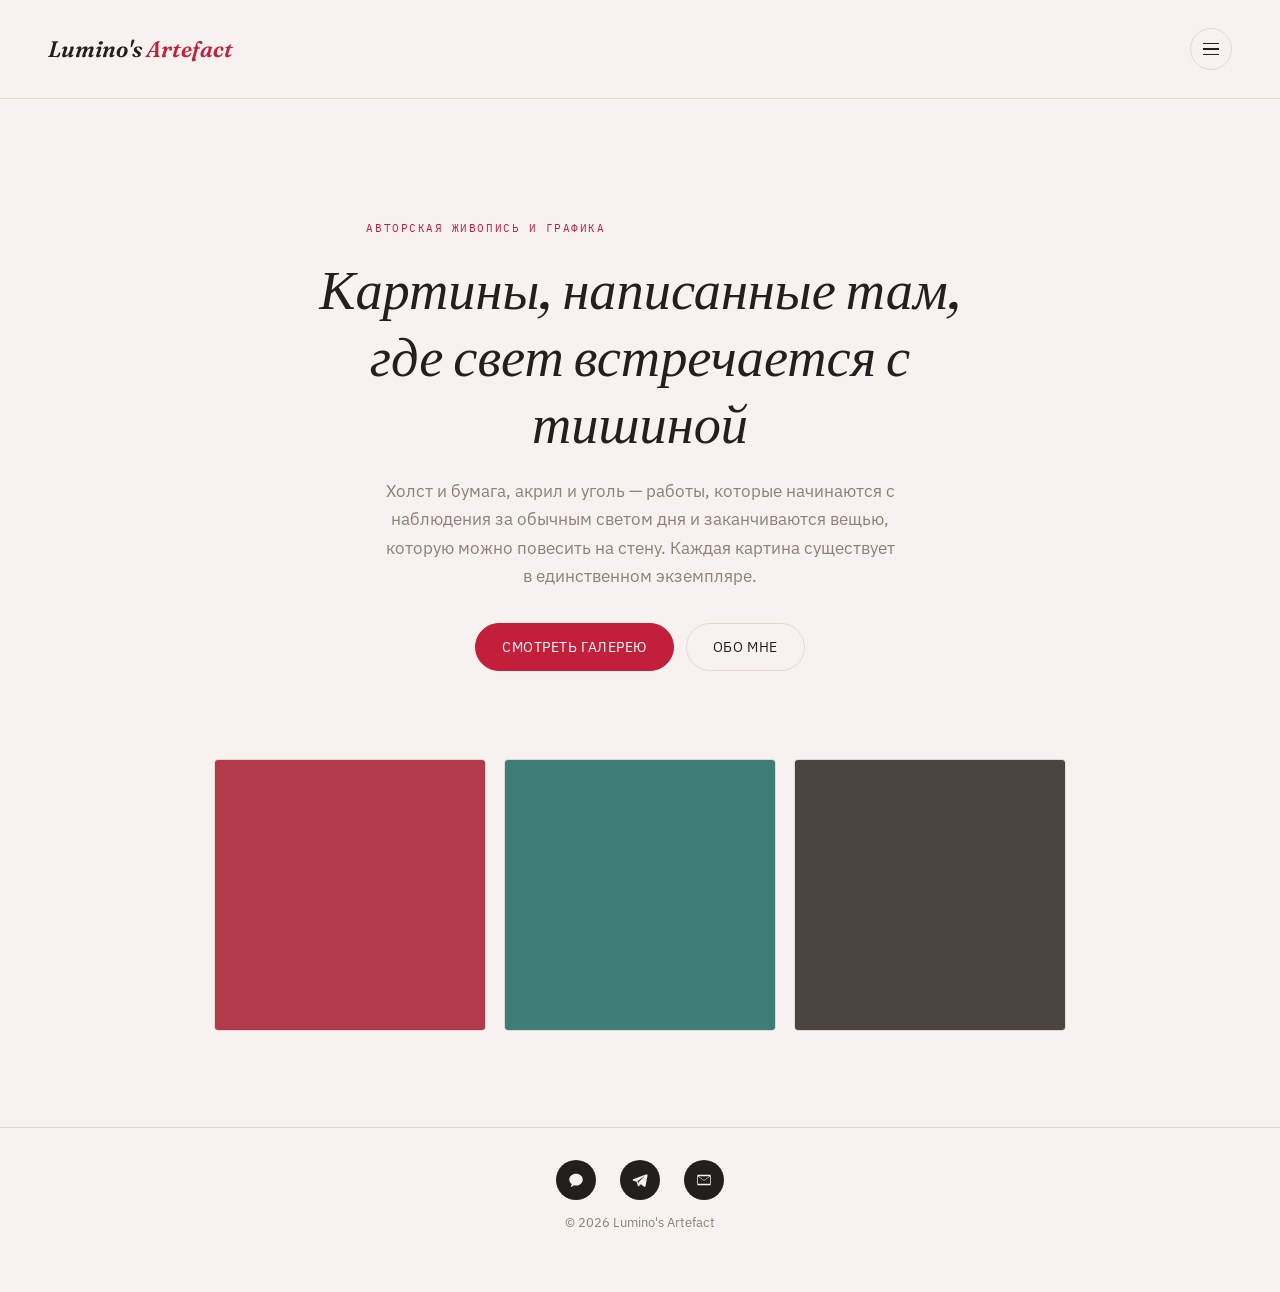
==== index.html @ 3d749a7e "Add site sections and slide-in nav menu, fix mobile gallery to 2 columns Split the single-page catal" ====
<!DOCTYPE html>
<html lang="ru">
<head>
<meta charset="UTF-8">
<meta name="viewport" content="width=device-width, initial-scale=1.0">
<title>Lumino's Artefact — авторская живопись и графика</title>
<link rel="preconnect" href="https://fonts.googleapis.com">
<link href="https://fonts.googleapis.com/css2?family=Fraunces:ital,opsz,wght@0,9..144,500;0,9..144,600;1,9..144,500&family=IBM+Plex+Sans:wght@400;500;600&family=IBM+Plex+Mono:wght@500&display=swap" rel="stylesheet">
<link rel="stylesheet" href="style.css">
</head>
<body>

  <header class="site-header">
    <a class="wordmark" href="index.html">Lumino's <span>Artefact</span></a>
    <button class="menu-toggle" id="menuToggle" aria-label="Открыть меню">
      <span></span><span></span><span></span>
    </button>
  </header>

  <div class="drawer-overlay" id="drawerOverlay"></div>
  <nav class="drawer" id="drawer">
    <button class="drawer-close" id="drawerClose" aria-label="Закрыть меню">&times;</button>
    <ul class="drawer-links">
      <li><a href="index.html" aria-current="page">Главная</a></li>
      <li><a href="about.html">Обо мне</a></li>
      <li><a href="gallery.html">Галерея</a></li>
      <li><a href="delivery.html">Доставка и оплата</a></li>
      <li><a href="contacts.html">Контакты</a></li>
    </ul>
    <div class="drawer-socials">
      <a class="social-icon" href="https://max.ru/u/f9LHodD0cOLGrv2IVl0ph_U3VSbgk9J3b61NacFTRPmokoeO5pcAcMMpPfM" target="_blank" rel="noopener" aria-label="Max">
        <svg viewBox="0 0 24 24"><path d="M12 3.5C6.98 3.5 3 7.06 3 11.3c0 2.36 1.24 4.47 3.2 5.9-.1.98-.4 2.3-.99 3.5a.4.4 0 0 0 .53.53c1.46-.62 2.87-1.5 3.7-2.1.83.2 1.7.3 2.56.3 5.02 0 9-3.56 9-7.8s-3.98-7.8-9-7.8Z"/></svg>
      </a>
      <a class="social-icon" href="https://t.me/Nataly_Xa" target="_blank" rel="noopener" aria-label="Telegram">
        <svg viewBox="0 0 24 24"><path d="M20.7 4.2 2.9 11.1c-.8.3-.8 1.5.1 1.8l4.4 1.4 1.7 5.3c.2.7 1.1.9 1.6.4l2.4-2.3 4.5 3.3c.6.5 1.6.1 1.7-.6l2.8-14.5c.2-.9-.7-1.6-1.4-1.3ZM8.6 13.6l8.6-6.3c.2-.1.4.1.3.3l-6.9 6.7c-.3.3-.4.6-.5 1l-.2 2.1-1.3-3.8Z"/></svg>
      </a>
      <a class="social-icon" href="mailto:luminosartefact@gmail.com" aria-label="Email">
        <svg viewBox="0 0 24 24"><path d="M4 5h16a1 1 0 0 1 1 1v12a1 1 0 0 1-1 1H4a1 1 0 0 1-1-1V6a1 1 0 0 1 1-1Zm0 2.4V17h16V7.4l-7.4 5.3a1 1 0 0 1-1.2 0L4 7.4Zm.6-.4 7.4 5.3 7.4-5.3H4.6Z"/></svg>
      </a>
    </div>
  </nav>

  <main>
    <section class="hero">
      <p class="eyebrow">Авторская живопись и графика</p>
      <h1>Картины, написанные там,<br>где свет встречается с тишиной</h1>
      <p>Холст и бумага, акрил и уголь — работы, которые начинаются с наблюдения за обычным светом дня и заканчиваются вещью, которую можно повесить на стену. Каждая картина существует в единственном экземпляре.</p>
      <div class="hero-actions">
        <a class="primary" href="gallery.html">Смотреть галерею</a>
        <a href="about.html">Обо мне</a>
      </div>
    </section>

    <div class="hero-strip">
      <a href="painting.html?id=poludenniy-sad"><img src="images/p1-1.svg" alt="Полуденный сад"></a>
      <a href="painting.html?id=tihaya-voda"><img src="images/p2-1.svg" alt="Тихая вода"></a>
      <a href="painting.html?id=kontur-goroda"><img src="images/p4-1.svg" alt="Контур города"></a>
    </div>
  </main>

  <footer class="site-footer">
    <div class="footer-socials">
      <a class="social-icon" href="https://max.ru/u/f9LHodD0cOLGrv2IVl0ph_U3VSbgk9J3b61NacFTRPmokoeO5pcAcMMpPfM" target="_blank" rel="noopener" aria-label="Max">
        <svg viewBox="0 0 24 24"><path d="M12 3.5C6.98 3.5 3 7.06 3 11.3c0 2.36 1.24 4.47 3.2 5.9-.1.98-.4 2.3-.99 3.5a.4.4 0 0 0 .53.53c1.46-.62 2.87-1.5 3.7-2.1.83.2 1.7.3 2.56.3 5.02 0 9-3.56 9-7.8s-3.98-7.8-9-7.8Z"/></svg>
      </a>
      <a class="social-icon" href="https://t.me/Nataly_Xa" target="_blank" rel="noopener" aria-label="Telegram">
        <svg viewBox="0 0 24 24"><path d="M20.7 4.2 2.9 11.1c-.8.3-.8 1.5.1 1.8l4.4 1.4 1.7 5.3c.2.7 1.1.9 1.6.4l2.4-2.3 4.5 3.3c.6.5 1.6.1 1.7-.6l2.8-14.5c.2-.9-.7-1.6-1.4-1.3ZM8.6 13.6l8.6-6.3c.2-.1.4.1.3.3l-6.9 6.7c-.3.3-.4.6-.5 1l-.2 2.1-1.3-3.8Z"/></svg>
      </a>
      <a class="social-icon" href="mailto:luminosartefact@gmail.com" aria-label="Email">
        <svg viewBox="0 0 24 24"><path d="M4 5h16a1 1 0 0 1 1 1v12a1 1 0 0 1-1 1H4a1 1 0 0 1-1-1V6a1 1 0 0 1 1-1Zm0 2.4V17h16V7.4l-7.4 5.3a1 1 0 0 1-1.2 0L4 7.4Zm.6-.4 7.4 5.3 7.4-5.3H4.6Z"/></svg>
      </a>
    </div>
    <p class="copyright">&copy; 2026 Lumino's Artefact</p>
  </footer>

  <script src="nav.js"></script>
</body>
</html>
---- style.css ----
:root {
  --bg: #f7f2f0;
  --ink: #231f1e;
  --muted: #8c8079;
  --line: #e4d9d5;
  --card: #ffffff;
  --accent: #c31f3a;
}

* { box-sizing: border-box; }

html, body {
  margin: 0;
  padding: 0;
}

body {
  background: var(--bg);
  color: var(--ink);
  font-family: 'IBM Plex Sans', Arial, sans-serif;
  -webkit-font-smoothing: antialiased;
}

a { color: inherit; }

/* ---------- header ---------- */
.site-header {
  display: flex;
  flex-wrap: wrap;
  gap: 16px 32px;
  align-items: center;
  justify-content: space-between;
  padding: 28px clamp(20px, 4vw, 48px);
  border-bottom: 1px solid var(--line);
}

.wordmark {
  font-family: 'Fraunces', Georgia, serif;
  font-style: italic;
  font-weight: 600;
  font-size: 1.4rem;
  text-decoration: none;
  color: var(--ink);
}

.wordmark span { color: var(--accent); }

.cats {
  display: flex;
  gap: 8px;
  flex-wrap: wrap;
  padding: 0 clamp(20px, 4vw, 48px) 24px;
}

.cat-btn {
  font-family: 'IBM Plex Sans', sans-serif;
  font-size: 12px;
  letter-spacing: .08em;
  text-transform: uppercase;
  background: transparent;
  border: 1px solid var(--line);
  color: var(--muted);
  padding: 8px 16px;
  border-radius: 999px;
  cursor: pointer;
  transition: background .15s ease, color .15s ease, border-color .15s ease;
}

.cat-btn:hover {
  border-color: var(--accent);
  color: var(--ink);
}

.cat-btn.on {
  background: var(--accent);
  border-color: var(--accent);
  color: #fff;
}

/* ---------- gallery grid ---------- */
.gallery {
  display: grid;
  grid-template-columns: repeat(3, 1fr);
  gap: clamp(16px, 2.4vw, 32px);
  max-width: 1240px;
  margin: 0 auto;
  padding: clamp(24px, 4vw, 48px) clamp(20px, 4vw, 48px) 72px;
}

@media (max-width: 900px) {
  .gallery { grid-template-columns: repeat(2, 1fr); }
}

@media (max-width: 560px) {
  .gallery { gap: 10px; padding-left: 14px; padding-right: 14px; }
  .card-body { padding-top: 10px; }
  .card-title { font-size: 1rem; }
}

.card {
  display: flex;
  flex-direction: column;
}

.card-frame {
  position: relative;
  aspect-ratio: 1 / 1;
  overflow: hidden;
  border-radius: 4px;
  border: 1px solid var(--line);
  cursor: pointer;
  background: var(--card);
}

.card-frame img {
  width: 100%;
  height: 100%;
  object-fit: cover;
  display: block;
  transition: opacity .15s ease;
}

.card-frame .quick-hint {
  position: absolute;
  inset: 0;
  display: flex;
  align-items: center;
  justify-content: center;
  background: rgba(35, 31, 30, .38);
  color: #fff;
  font-size: 11.5px;
  letter-spacing: .1em;
  text-transform: uppercase;
  font-family: 'IBM Plex Mono', monospace;
  opacity: 0;
  transition: opacity .18s ease;
}

.card-frame:hover .quick-hint { opacity: 1; }

.card-dots {
  position: absolute;
  left: 0;
  right: 0;
  bottom: 10px;
  display: flex;
  justify-content: center;
  gap: 6px;
  z-index: 2;
}

.card-dots button {
  width: 6px;
  height: 6px;
  border-radius: 50%;
  border: none;
  padding: 0;
  background: rgba(255, 255, 255, .55);
  cursor: pointer;
}

.card-dots button.on { background: #fff; }

.card-body {
  padding: 14px 2px 0;
}

.card-cat {
  margin: 0 0 4px;
  font-family: 'IBM Plex Mono', monospace;
  font-size: 10.5px;
  letter-spacing: .1em;
  text-transform: uppercase;
  color: var(--accent);
}

.card-title {
  margin: 0 0 4px;
  font-family: 'Fraunces', Georgia, serif;
  font-weight: 500;
  font-size: 1.15rem;
}

.card-meta {
  margin: 0 0 6px;
  color: var(--muted);
  font-size: .85rem;
}

.card-footer-row {
  display: flex;
  align-items: baseline;
  justify-content: space-between;
}

.card-price {
  margin: 0;
  font-weight: 600;
}

.card-link {
  font-size: .8rem;
  text-decoration: none;
  color: var(--muted);
  border-bottom: 1px solid transparent;
}

.card-link:hover {
  color: var(--accent);
  border-bottom-color: var(--accent);
}

.loading {
  grid-column: 1 / -1;
  color: var(--muted);
  font-size: .9rem;
  padding: 40px 0;
  text-align: center;
}

/* ---------- footer ---------- */
.site-footer {
  text-align: center;
  padding: 32px 20px 48px;
  border-top: 1px solid var(--line);
  color: var(--muted);
}

.site-footer a {
  color: var(--accent);
  text-decoration: none;
  margin: 0 6px;
}

.site-footer a:hover { text-decoration: underline; }

.copyright {
  margin-top: 12px;
  font-size: .8rem;
}

/* ---------- hamburger + slide-in menu ---------- */
.menu-toggle {
  width: 42px;
  height: 42px;
  flex-shrink: 0;
  border: 1px solid var(--line);
  border-radius: 50%;
  background: transparent;
  display: flex;
  flex-direction: column;
  align-items: center;
  justify-content: center;
  gap: 4px;
  cursor: pointer;
  transition: border-color .15s ease;
}

.menu-toggle:hover { border-color: var(--accent); }

.menu-toggle span {
  display: block;
  width: 16px;
  height: 1.5px;
  background: var(--ink);
}

.drawer-overlay {
  position: fixed;
  inset: 0;
  background: rgba(35, 31, 30, .45);
  opacity: 0;
  pointer-events: none;
  transition: opacity .2s ease;
  z-index: 150;
}

.drawer-overlay.open { opacity: 1; pointer-events: auto; }

.drawer {
  position: fixed;
  top: 0;
  right: 0;
  height: 100vh;
  width: min(300px, 85vw);
  background: var(--bg);
  border-left: 1px solid var(--line);
  padding: 24px 28px 32px;
  display: flex;
  flex-direction: column;
  transform: translateX(100%);
  transition: transform .28s ease;
  z-index: 200;
}

.drawer.open { transform: translateX(0); }

.drawer-close {
  align-self: flex-end;
  background: none;
  border: none;
  font-size: 1.8rem;
  line-height: 1;
  color: var(--ink);
  cursor: pointer;
  margin-bottom: 20px;
  padding: 4px;
}

.drawer-links {
  list-style: none;
  margin: 0;
  padding: 0;
  display: flex;
  flex-direction: column;
  gap: 22px;
}

.drawer-links a {
  font-family: 'Fraunces', Georgia, serif;
  font-style: italic;
  font-weight: 500;
  font-size: 1.3rem;
  text-decoration: none;
  color: var(--ink);
  transition: color .15s ease;
}

.drawer-links a:hover,
.drawer-links a[aria-current="page"] { color: var(--accent); }

.drawer-socials {
  display: flex;
  gap: 12px;
  margin-top: auto;
  padding-top: 24px;
  border-top: 1px solid var(--line);
}

/* ---------- circular black/white social icons ---------- */
.social-icon {
  width: 40px;
  height: 40px;
  border-radius: 50%;
  background: var(--ink);
  display: flex;
  align-items: center;
  justify-content: center;
  flex-shrink: 0;
  transition: background .15s ease;
}

.social-icon svg {
  width: 18px;
  height: 18px;
  fill: var(--bg);
}

.social-icon:hover { background: var(--accent); }

.footer-socials {
  display: flex;
  justify-content: center;
  gap: 12px;
  margin-bottom: 14px;
}

/* ---------- homepage hero ---------- */
.hero {
  max-width: 720px;
  margin: 0 auto;
  padding: clamp(56px, 11vw, 120px) 24px clamp(48px, 8vw, 88px);
  text-align: center;
}

.hero .eyebrow {
  font-family: 'IBM Plex Mono', monospace;
  font-size: 11px;
  letter-spacing: .14em;
  text-transform: uppercase;
  color: var(--accent);
  margin: 0 0 18px;
}

.hero h1 {
  font-family: 'Fraunces', Georgia, serif;
  font-style: italic;
  font-weight: 500;
  font-size: clamp(2.2rem, 6vw, 3.4rem);
  margin: 0 0 20px;
  text-wrap: balance;
}

.hero p {
  color: var(--muted);
  font-size: 1.05rem;
  line-height: 1.7;
  max-width: 52ch;
  margin: 0 auto 32px;
}

.hero-actions {
  display: flex;
  justify-content: center;
  gap: 12px;
  flex-wrap: wrap;
}

.hero-actions a {
  text-decoration: none;
  font-size: .85rem;
  letter-spacing: .04em;
  text-transform: uppercase;
  padding: 14px 26px;
  border-radius: 999px;
  border: 1px solid var(--line);
  color: var(--ink);
  transition: border-color .15s ease;
}

.hero-actions a.primary {
  background: var(--accent);
  border-color: var(--accent);
  color: #fff;
}

.hero-actions a:hover { border-color: var(--accent); }

.hero-strip {
  display: grid;
  grid-template-columns: repeat(3, 1fr);
  gap: clamp(10px, 2vw, 18px);
  max-width: 900px;
  margin: 0 auto;
  padding: 0 24px clamp(56px, 9vw, 96px);
}

.hero-strip a {
  display: block;
  aspect-ratio: 1 / 1;
  border-radius: 4px;
  overflow: hidden;
  border: 1px solid var(--line);
}

.hero-strip img {
  width: 100%;
  height: 100%;
  object-fit: cover;
  display: block;
  transition: transform .3s ease;
}

.hero-strip a:hover img { transform: scale(1.05); }

@media (max-width: 560px) {
  .hero-strip { grid-template-columns: repeat(3, 1fr); gap: 8px; padding-left: 14px; padding-right: 14px; }
}

/* ---------- simple content pages (about / delivery / contacts) ---------- */
.page-content {
  max-width: 680px;
  margin: 0 auto;
  padding: clamp(32px, 6vw, 56px) 24px 88px;
}

.page-content .cat {
  margin: 0 0 12px;
  font-family: 'IBM Plex Mono', monospace;
  font-size: 11px;
  letter-spacing: .1em;
  text-transform: uppercase;
  color: var(--accent);
}

.page-content h1 {
  font-family: 'Fraunces', Georgia, serif;
  font-style: italic;
  font-weight: 500;
  font-size: clamp(1.9rem, 4.5vw, 2.5rem);
  margin: 0 0 24px;
}

.page-content h2 {
  font-family: 'Fraunces', Georgia, serif;
  font-weight: 500;
  font-size: 1.15rem;
  margin: 36px 0 12px;
}

.page-content p {
  line-height: 1.75;
  color: var(--ink);
  font-size: .98rem;
  margin: 0 0 16px;
}

.page-content ul {
  margin: 0 0 16px;
  padding-left: 20px;
}

.page-content li {
  line-height: 1.75;
  font-size: .98rem;
  margin-bottom: 6px;
}

.contacts-list {
  display: flex;
  flex-direction: column;
  gap: 18px;
  margin: 28px 0 0;
  padding: 0;
  list-style: none;
}

.contacts-list a {
  display: flex;
  align-items: center;
  gap: 14px;
  text-decoration: none;
  color: var(--ink);
  font-size: 1.02rem;
}

.contacts-list a:hover { color: var(--accent); }

.contacts-list .social-icon { width: 44px; height: 44px; }
.contacts-list .social-icon svg { width: 20px; height: 20px; }

/* ---------- quick-view modal ---------- */
.modal {
  position: fixed;
  inset: 0;
  background: rgba(35, 31, 30, .78);
  display: flex;
  align-items: center;
  justify-content: center;
  padding: 24px;
  z-index: 100;
}

.modal.hidden { display: none; }

.modal-panel {
  background: var(--bg);
  max-width: 960px;
  width: 100%;
  max-height: 90vh;
  overflow-y: auto;
  border-radius: 6px;
  display: grid;
  grid-template-columns: 1.2fr 1fr;
  position: relative;
}

@media (max-width: 720px) {
  .modal-panel { grid-template-columns: 1fr; }
}

.modal-close {
  position: absolute;
  top: 12px;
  right: 14px;
  background: none;
  border: none;
  font-size: 1.8rem;
  line-height: 1;
  color: var(--ink);
  cursor: pointer;
  z-index: 3;
}

.modal-media {
  position: relative;
  aspect-ratio: 1 / 1;
  background: var(--card);
}

.modal-media img {
  width: 100%;
  height: 100%;
  object-fit: cover;
  display: block;
}

.carousel-arrow {
  position: absolute;
  top: 50%;
  transform: translateY(-50%);
  background: rgba(255, 255, 255, .85);
  border: none;
  width: 34px;
  height: 34px;
  border-radius: 50%;
  font-size: 1.2rem;
  cursor: pointer;
  color: var(--ink);
}

.carousel-arrow.left { left: 12px; }
.carousel-arrow.right { right: 12px; }

.modal-media .dots {
  position: absolute;
  left: 0;
  right: 0;
  bottom: 12px;
  display: flex;
  justify-content: center;
  gap: 6px;
}

.modal-media .dots button {
  width: 6px;
  height: 6px;
  border-radius: 50%;
  border: none;
  padding: 0;
  background: rgba(255, 255, 255, .55);
  cursor: pointer;
}

.modal-media .dots button.on { background: #fff; }

.modal-info {
  padding: 32px 28px;
}

.modal-cat {
  margin: 0 0 8px;
  font-family: 'IBM Plex Mono', monospace;
  font-size: 10.5px;
  letter-spacing: .1em;
  text-transform: uppercase;
  color: var(--accent);
}

.modal-info h2 {
  margin: 0 0 6px;
  font-family: 'Fraunces', Georgia, serif;
  font-weight: 500;
  font-size: 1.5rem;
}

.modal-meta {
  margin: 0 0 10px;
  color: var(--muted);
  font-size: .9rem;
}

.modal-price {
  margin: 0 0 16px;
  font-weight: 600;
  font-size: 1.1rem;
}

.modal-desc {
  margin: 0 0 20px;
  line-height: 1.6;
  color: var(--ink);
  font-size: .95rem;
}

.modal-link {
  display: inline-block;
  font-size: .85rem;
  text-decoration: none;
  color: var(--accent);
  border-bottom: 1px solid var(--accent);
}
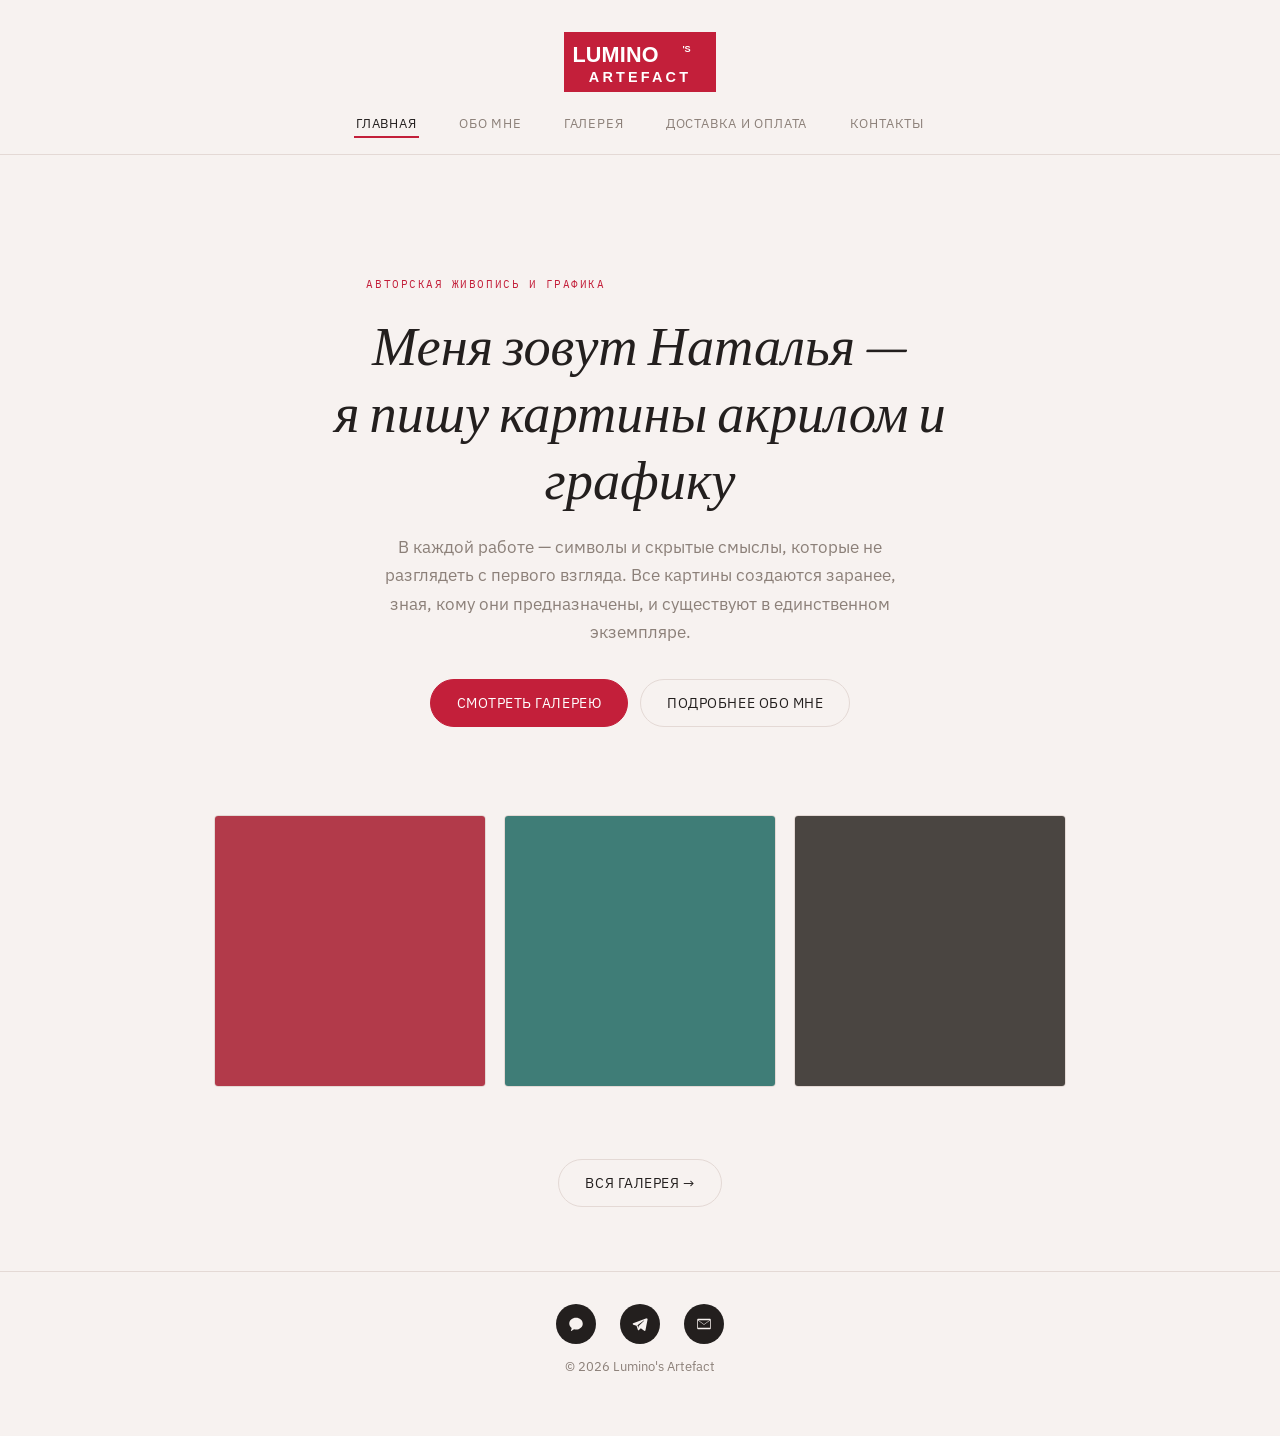
==== commit 533817cb: "Restructure header/nav and rewrite delivery & contacts content Replace the hamburger drawer with a c" ====
--- a/index.html
+++ b/index.html
@@ -11,43 +11,27 @@
 <body>
 
   <header class="site-header">
-    <a class="wordmark" href="index.html">Lumino's <span>Artefact</span></a>
-    <button class="menu-toggle" id="menuToggle" aria-label="Открыть меню">
-      <span></span><span></span><span></span>
-    </button>
+    <a class="logo" href="index.html"><img src="images/logo.svg" alt="Lumino's Artefact" width="170" height="67"></a>
   </header>
 
-  <div class="drawer-overlay" id="drawerOverlay"></div>
-  <nav class="drawer" id="drawer">
-    <button class="drawer-close" id="drawerClose" aria-label="Закрыть меню">&times;</button>
-    <ul class="drawer-links">
+  <nav class="main-nav" aria-label="Основное меню">
+    <ul class="main-nav-links">
       <li><a href="index.html" aria-current="page">Главная</a></li>
       <li><a href="about.html">Обо мне</a></li>
       <li><a href="gallery.html">Галерея</a></li>
       <li><a href="delivery.html">Доставка и оплата</a></li>
       <li><a href="contacts.html">Контакты</a></li>
     </ul>
-    <div class="drawer-socials">
-      <a class="social-icon" href="https://max.ru/u/f9LHodD0cOLGrv2IVl0ph_U3VSbgk9J3b61NacFTRPmokoeO5pcAcMMpPfM" target="_blank" rel="noopener" aria-label="Max">
-        <svg viewBox="0 0 24 24"><path d="M12 3.5C6.98 3.5 3 7.06 3 11.3c0 2.36 1.24 4.47 3.2 5.9-.1.98-.4 2.3-.99 3.5a.4.4 0 0 0 .53.53c1.46-.62 2.87-1.5 3.7-2.1.83.2 1.7.3 2.56.3 5.02 0 9-3.56 9-7.8s-3.98-7.8-9-7.8Z"/></svg>
-      </a>
-      <a class="social-icon" href="https://t.me/Nataly_Xa" target="_blank" rel="noopener" aria-label="Telegram">
-        <svg viewBox="0 0 24 24"><path d="M20.7 4.2 2.9 11.1c-.8.3-.8 1.5.1 1.8l4.4 1.4 1.7 5.3c.2.7 1.1.9 1.6.4l2.4-2.3 4.5 3.3c.6.5 1.6.1 1.7-.6l2.8-14.5c.2-.9-.7-1.6-1.4-1.3ZM8.6 13.6l8.6-6.3c.2-.1.4.1.3.3l-6.9 6.7c-.3.3-.4.6-.5 1l-.2 2.1-1.3-3.8Z"/></svg>
-      </a>
-      <a class="social-icon" href="mailto:luminosartefact@gmail.com" aria-label="Email">
-        <svg viewBox="0 0 24 24"><path d="M4 5h16a1 1 0 0 1 1 1v12a1 1 0 0 1-1 1H4a1 1 0 0 1-1-1V6a1 1 0 0 1 1-1Zm0 2.4V17h16V7.4l-7.4 5.3a1 1 0 0 1-1.2 0L4 7.4Zm.6-.4 7.4 5.3 7.4-5.3H4.6Z"/></svg>
-      </a>
-    </div>
   </nav>
 
   <main>
     <section class="hero">
       <p class="eyebrow">Авторская живопись и графика</p>
-      <h1>Картины, написанные там,<br>где свет встречается с тишиной</h1>
-      <p>Холст и бумага, акрил и уголь — работы, которые начинаются с наблюдения за обычным светом дня и заканчиваются вещью, которую можно повесить на стену. Каждая картина существует в единственном экземпляре.</p>
+      <h1>Меня зовут Наталья —<br>я пишу картины акрилом и графику</h1>
+      <p>В каждой работе — символы и скрытые смыслы, которые не разглядеть с первого взгляда. Все картины создаются заранее, зная, кому они предназначены, и существуют в единственном экземпляре.</p>
       <div class="hero-actions">
         <a class="primary" href="gallery.html">Смотреть галерею</a>
-        <a href="about.html">Обо мне</a>
+        <a href="about.html">Подробнее обо мне</a>
       </div>
     </section>
 
@@ -55,6 +39,10 @@
       <a href="painting.html?id=poludenniy-sad"><img src="images/p1-1.svg" alt="Полуденный сад"></a>
       <a href="painting.html?id=tihaya-voda"><img src="images/p2-1.svg" alt="Тихая вода"></a>
       <a href="painting.html?id=kontur-goroda"><img src="images/p4-1.svg" alt="Контур города"></a>
+    </div>
+
+    <div class="hero-actions" style="margin-top: -24px; padding-bottom: 64px;">
+      <a href="gallery.html">Вся галерея →</a>
     </div>
   </main>
 
@@ -73,6 +61,5 @@
     <p class="copyright">&copy; 2026 Lumino's Artefact</p>
   </footer>
 
-  <script src="nav.js"></script>
 </body>
 </html>
--- a/style.css
+++ b/style.css
@@ -26,30 +26,69 @@
 /* ---------- header ---------- */
 .site-header {
   display: flex;
+  justify-content: center;
+  align-items: center;
+  padding: clamp(20px, 4vw, 32px) clamp(20px, 4vw, 48px) clamp(14px, 2vw, 20px);
+}
+
+.logo {
+  display: block;
+}
+
+.logo img {
+  display: block;
+  height: clamp(44px, 6vw, 60px);
+  width: auto;
+}
+
+.main-nav {
+  border-bottom: 1px solid var(--line);
+  padding-bottom: clamp(16px, 2.4vw, 22px);
+  position: relative;
+}
+
+.main-nav-links {
+  list-style: none;
+  margin: 0;
+  padding: 0;
+  display: flex;
+  justify-content: center;
+  align-items: center;
+  gap: clamp(16px, 3vw, 40px);
   flex-wrap: wrap;
-  gap: 16px 32px;
-  align-items: center;
-  justify-content: space-between;
-  padding: 28px clamp(20px, 4vw, 48px);
-  border-bottom: 1px solid var(--line);
-}
-
-.wordmark {
-  font-family: 'Fraunces', Georgia, serif;
-  font-style: italic;
-  font-weight: 600;
-  font-size: 1.4rem;
+}
+
+.main-nav-links a {
+  font-family: 'IBM Plex Sans', sans-serif;
+  font-size: .82rem;
+  letter-spacing: .06em;
+  text-transform: uppercase;
   text-decoration: none;
-  color: var(--ink);
-}
-
-.wordmark span { color: var(--accent); }
+  color: var(--muted);
+  padding: 4px 2px;
+  border-bottom: 2px solid transparent;
+  transition: color .15s ease, border-color .15s ease;
+}
+
+.main-nav-links a:hover,
+.main-nav-links a[aria-current="page"] {
+  color: var(--ink);
+  border-bottom-color: var(--accent);
+}
+
+.back-to-gallery {
+  display: block;
+  max-width: 1200px;
+  margin: 0 auto;
+  padding: clamp(18px, 3vw, 26px) clamp(20px, 4vw, 48px) 0;
+}
 
 .cats {
   display: flex;
+  justify-content: center;
   gap: 8px;
   flex-wrap: wrap;
-  padding: 0 clamp(20px, 4vw, 48px) 24px;
+  padding: 20px clamp(20px, 4vw, 48px) 24px;
 }
 
 .cat-btn {
@@ -239,104 +278,6 @@
   font-size: .8rem;
 }
 
-/* ---------- hamburger + slide-in menu ---------- */
-.menu-toggle {
-  width: 42px;
-  height: 42px;
-  flex-shrink: 0;
-  border: 1px solid var(--line);
-  border-radius: 50%;
-  background: transparent;
-  display: flex;
-  flex-direction: column;
-  align-items: center;
-  justify-content: center;
-  gap: 4px;
-  cursor: pointer;
-  transition: border-color .15s ease;
-}
-
-.menu-toggle:hover { border-color: var(--accent); }
-
-.menu-toggle span {
-  display: block;
-  width: 16px;
-  height: 1.5px;
-  background: var(--ink);
-}
-
-.drawer-overlay {
-  position: fixed;
-  inset: 0;
-  background: rgba(35, 31, 30, .45);
-  opacity: 0;
-  pointer-events: none;
-  transition: opacity .2s ease;
-  z-index: 150;
-}
-
-.drawer-overlay.open { opacity: 1; pointer-events: auto; }
-
-.drawer {
-  position: fixed;
-  top: 0;
-  right: 0;
-  height: 100vh;
-  width: min(300px, 85vw);
-  background: var(--bg);
-  border-left: 1px solid var(--line);
-  padding: 24px 28px 32px;
-  display: flex;
-  flex-direction: column;
-  transform: translateX(100%);
-  transition: transform .28s ease;
-  z-index: 200;
-}
-
-.drawer.open { transform: translateX(0); }
-
-.drawer-close {
-  align-self: flex-end;
-  background: none;
-  border: none;
-  font-size: 1.8rem;
-  line-height: 1;
-  color: var(--ink);
-  cursor: pointer;
-  margin-bottom: 20px;
-  padding: 4px;
-}
-
-.drawer-links {
-  list-style: none;
-  margin: 0;
-  padding: 0;
-  display: flex;
-  flex-direction: column;
-  gap: 22px;
-}
-
-.drawer-links a {
-  font-family: 'Fraunces', Georgia, serif;
-  font-style: italic;
-  font-weight: 500;
-  font-size: 1.3rem;
-  text-decoration: none;
-  color: var(--ink);
-  transition: color .15s ease;
-}
-
-.drawer-links a:hover,
-.drawer-links a[aria-current="page"] { color: var(--accent); }
-
-.drawer-socials {
-  display: flex;
-  gap: 12px;
-  margin-top: auto;
-  padding-top: 24px;
-  border-top: 1px solid var(--line);
-}
-
 /* ---------- circular black/white social icons ---------- */
 .social-icon {
   width: 40px;
@@ -473,6 +414,40 @@
   color: var(--accent);
 }
 
+.about-top {
+  display: flex;
+  flex-direction: column;
+  gap: 22px;
+  margin: 0 0 36px;
+}
+
+.about-portrait {
+  width: 300px;
+  height: 300px;
+  max-width: 100%;
+  border-radius: 6px;
+  overflow: hidden;
+  border: 1px solid var(--line);
+}
+
+.about-portrait img {
+  width: 100%;
+  height: 100%;
+  object-fit: cover;
+  display: block;
+}
+
+.about-heading h1 { margin: 0 0 10px; }
+
+.page-content .tagline {
+  font-family: 'IBM Plex Mono', monospace;
+  font-size: 12px;
+  letter-spacing: .1em;
+  text-transform: uppercase;
+  color: var(--muted);
+  margin: 0;
+}
+
 .page-content h1 {
   font-family: 'Fraunces', Georgia, serif;
   font-style: italic;
@@ -529,6 +504,60 @@
 .contacts-list .social-icon { width: 44px; height: 44px; }
 .contacts-list .social-icon svg { width: 20px; height: 20px; }
 
+.contacts-group + .contacts-group {
+  margin-top: 40px;
+}
+
+.contacts-group h2 {
+  margin: 0 0 6px;
+}
+
+.contacts-group .group-hint {
+  margin: 0 0 4px;
+  color: var(--muted);
+  font-size: .88rem;
+}
+
+.delivery-table-wrap {
+  overflow-x: auto;
+  margin: 0 0 20px;
+  border: 1px solid var(--line);
+  border-radius: 6px;
+}
+
+.delivery-table {
+  width: 100%;
+  border-collapse: collapse;
+  font-size: .92rem;
+  min-width: 560px;
+}
+
+.delivery-table th,
+.delivery-table td {
+  text-align: left;
+  padding: 12px 14px;
+  border-bottom: 1px solid var(--line);
+  vertical-align: top;
+}
+
+.delivery-table th {
+  font-family: 'IBM Plex Mono', monospace;
+  font-size: 10.5px;
+  letter-spacing: .08em;
+  text-transform: uppercase;
+  color: var(--muted);
+  background: var(--card);
+}
+
+.delivery-table tr:last-child td {
+  border-bottom: none;
+}
+
+.delivery-table td.rec {
+  color: var(--accent);
+  font-weight: 600;
+}
+
 /* ---------- quick-view modal ---------- */
 .modal {
   position: fixed;
@@ -545,13 +574,13 @@
 
 .modal-panel {
   background: var(--bg);
-  max-width: 960px;
+  max-width: 1080px;
   width: 100%;
   max-height: 90vh;
   overflow-y: auto;
   border-radius: 6px;
   display: grid;
-  grid-template-columns: 1.2fr 1fr;
+  grid-template-columns: 1fr 1.2fr;
   position: relative;
 }
 
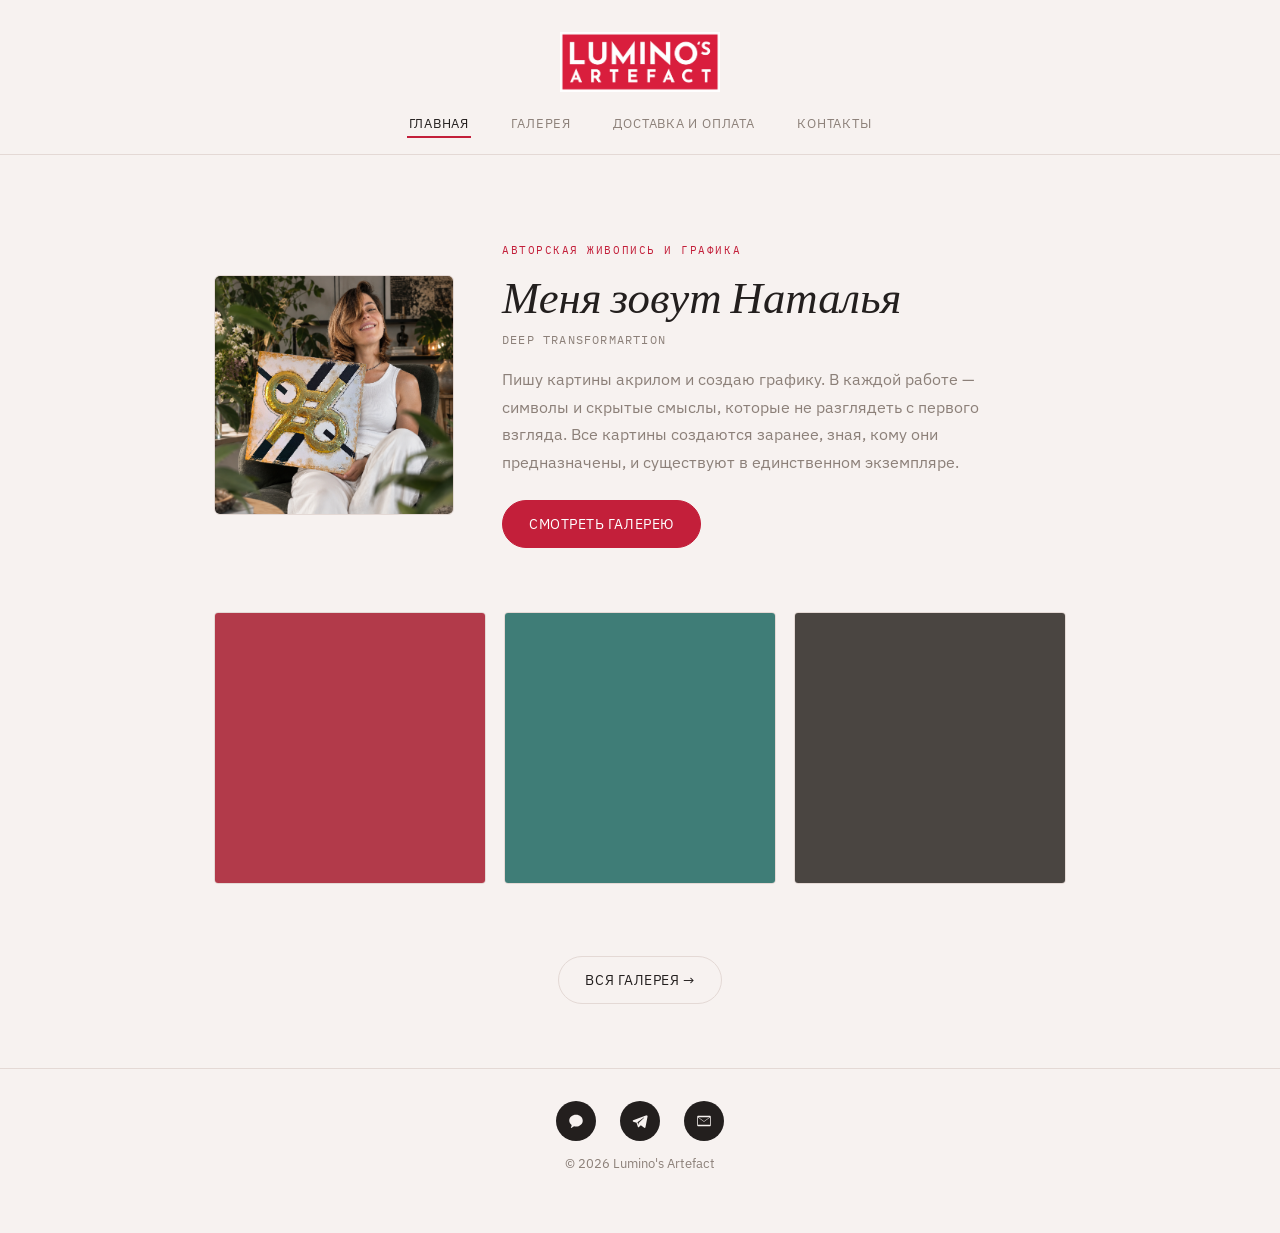
==== commit ca47a573: "Merge home and about pages into a single Главная, use real logo - Combine index.html hero and about." ====
--- a/index.html
+++ b/index.html
@@ -11,13 +11,12 @@
 <body>
 
   <header class="site-header">
-    <a class="logo" href="index.html"><img src="images/logo.svg" alt="Lumino's Artefact" width="170" height="67"></a>
+    <a class="logo" href="index.html"><img src="images/logo.png" alt="Lumino's Artefact" width="170" height="64"></a>
   </header>
 
   <nav class="main-nav" aria-label="Основное меню">
     <ul class="main-nav-links">
       <li><a href="index.html" aria-current="page">Главная</a></li>
-      <li><a href="about.html">Обо мне</a></li>
       <li><a href="gallery.html">Галерея</a></li>
       <li><a href="delivery.html">Доставка и оплата</a></li>
       <li><a href="contacts.html">Контакты</a></li>
@@ -25,13 +24,18 @@
   </nav>
 
   <main>
-    <section class="hero">
-      <p class="eyebrow">Авторская живопись и графика</p>
-      <h1>Меня зовут Наталья —<br>я пишу картины акрилом и графику</h1>
-      <p>В каждой работе — символы и скрытые смыслы, которые не разглядеть с первого взгляда. Все картины создаются заранее, зная, кому они предназначены, и существуют в единственном экземпляре.</p>
-      <div class="hero-actions">
-        <a class="primary" href="gallery.html">Смотреть галерею</a>
-        <a href="about.html">Подробнее обо мне</a>
+    <section class="home-intro">
+      <div class="home-intro-portrait">
+        <img src="images/000-1.png" alt="Наталья">
+      </div>
+      <div class="home-intro-text">
+        <p class="eyebrow">Авторская живопись и графика</p>
+        <h1>Меня зовут Наталья</h1>
+        <p class="tagline">Deep TransformARTion</p>
+        <p>Пишу картины акрилом и создаю графику. В каждой работе — символы и скрытые смыслы, которые не разглядеть с первого взгляда. Все картины создаются заранее, зная, кому они предназначены, и существуют в единственном экземпляре.</p>
+        <div class="hero-actions" style="justify-content: flex-start;">
+          <a class="primary" href="gallery.html">Смотреть галерею</a>
+        </div>
       </div>
     </section>
 
--- a/style.css
+++ b/style.css
@@ -414,38 +414,76 @@
   color: var(--accent);
 }
 
-.about-top {
-  display: flex;
-  flex-direction: column;
-  gap: 22px;
-  margin: 0 0 36px;
-}
-
-.about-portrait {
-  width: 300px;
-  height: 300px;
-  max-width: 100%;
+/* ---------- homepage intro (about-me merged with hero) ---------- */
+.home-intro {
+  display: flex;
+  flex-wrap: wrap;
+  align-items: center;
+  gap: clamp(24px, 4vw, 48px);
+  max-width: 900px;
+  margin: 0 auto;
+  padding: clamp(48px, 8vw, 88px) 24px clamp(40px, 6vw, 64px);
+}
+
+.home-intro-portrait {
+  width: 240px;
+  height: 240px;
+  flex-shrink: 0;
   border-radius: 6px;
   overflow: hidden;
   border: 1px solid var(--line);
 }
 
-.about-portrait img {
+.home-intro-portrait img {
   width: 100%;
   height: 100%;
   object-fit: cover;
   display: block;
 }
 
-.about-heading h1 { margin: 0 0 10px; }
-
-.page-content .tagline {
+.home-intro-text {
+  flex: 1;
+  min-width: 260px;
+}
+
+.home-intro-text .eyebrow {
+  font-family: 'IBM Plex Mono', monospace;
+  font-size: 11px;
+  letter-spacing: .14em;
+  text-transform: uppercase;
+  color: var(--accent);
+  margin: 0 0 12px;
+}
+
+.home-intro-text h1 {
+  font-family: 'Fraunces', Georgia, serif;
+  font-style: italic;
+  font-weight: 500;
+  font-size: clamp(2rem, 5vw, 2.8rem);
+  margin: 0 0 8px;
+}
+
+.home-intro-text .tagline {
   font-family: 'IBM Plex Mono', monospace;
   font-size: 12px;
   letter-spacing: .1em;
   text-transform: uppercase;
   color: var(--muted);
-  margin: 0;
+  margin: 0 0 18px;
+}
+
+.home-intro-text p:not(.eyebrow):not(.tagline) {
+  color: var(--muted);
+  font-size: 1.02rem;
+  line-height: 1.7;
+  max-width: 48ch;
+  margin: 0 0 24px;
+}
+
+@media (max-width: 640px) {
+  .home-intro { flex-direction: column; text-align: center; }
+  .home-intro-text p:not(.eyebrow):not(.tagline) { margin-left: auto; margin-right: auto; }
+  .home-intro-text .hero-actions { justify-content: center !important; }
 }
 
 .page-content h1 {
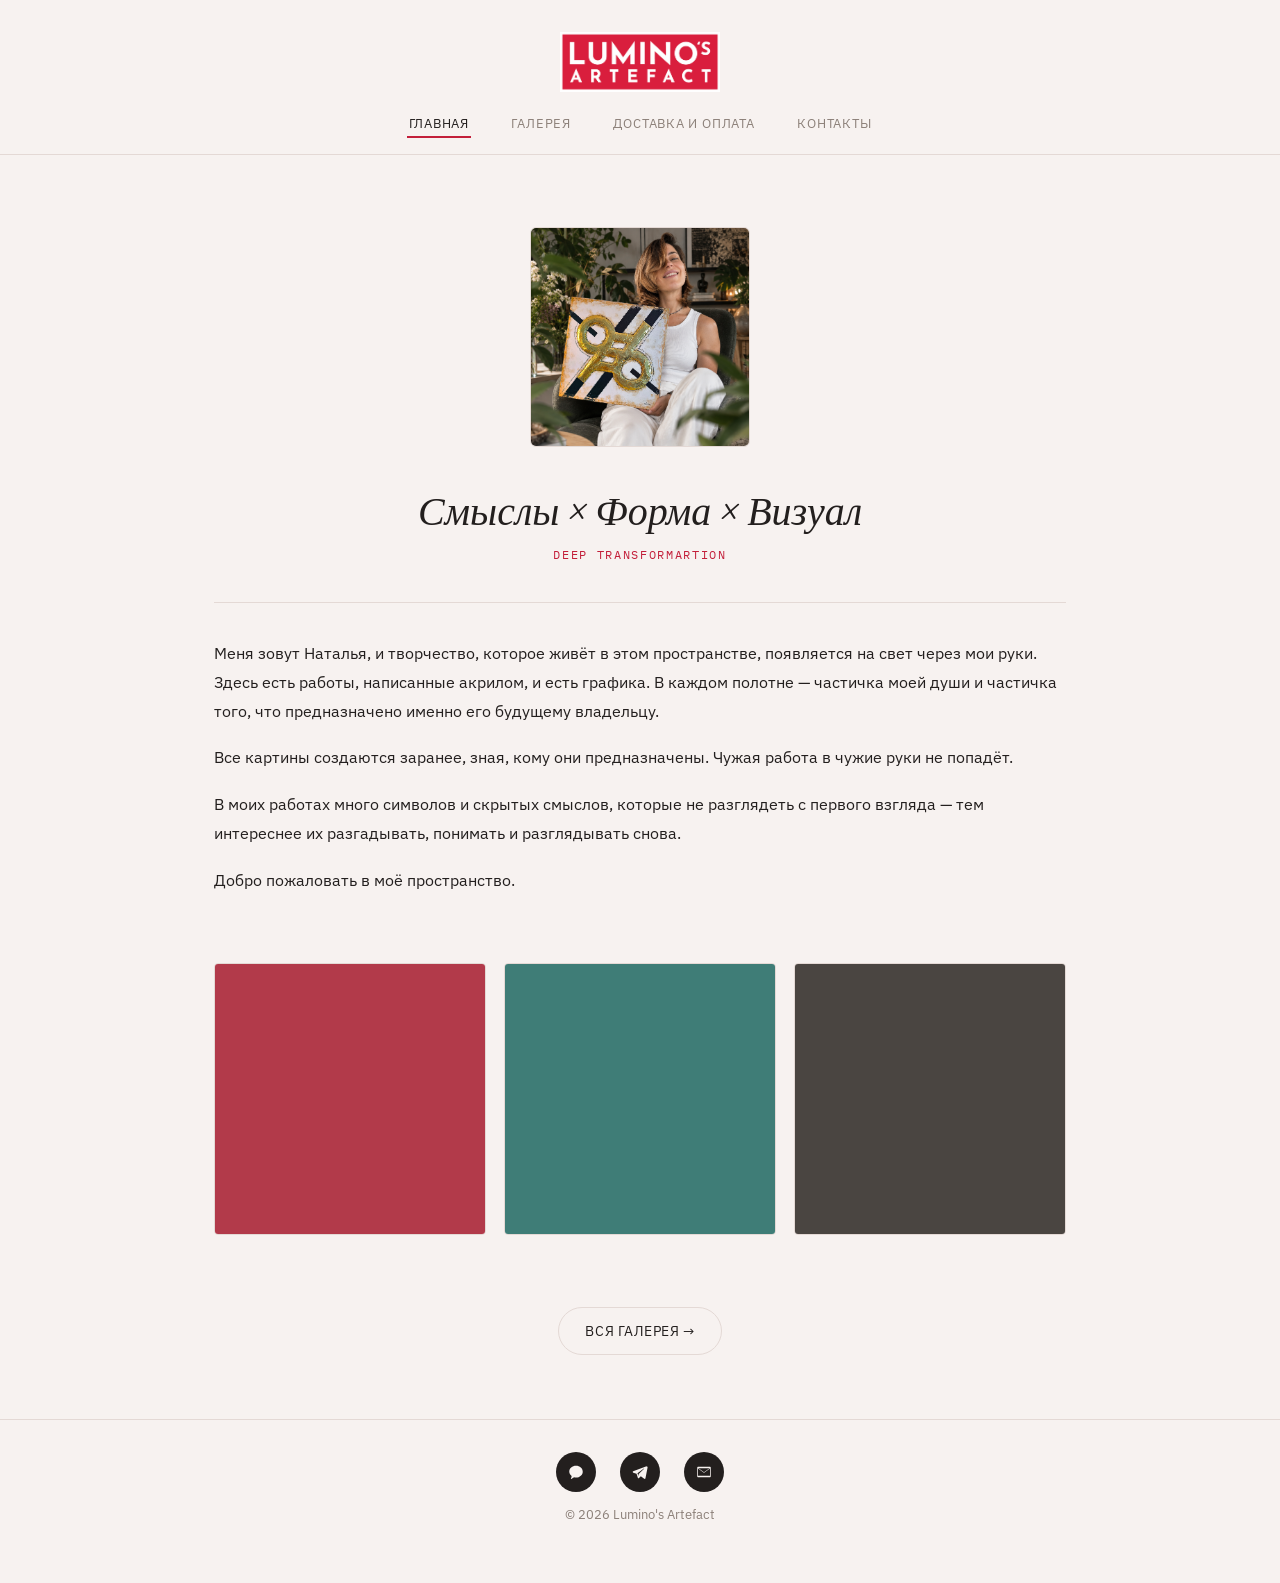
==== commit 5a58b4cb: "Restore the full about-me text on the home page in a centred layout Bring back the complete four-par" ====
--- a/index.html
+++ b/index.html
@@ -28,14 +28,15 @@
       <div class="home-intro-portrait">
         <img src="images/000-1.png" alt="Наталья">
       </div>
+
+      <h1>Смыслы × Форма × Визуал</h1>
+      <p class="tagline">Deep TransformARTion</p>
+
       <div class="home-intro-text">
-        <p class="eyebrow">Авторская живопись и графика</p>
-        <h1>Меня зовут Наталья</h1>
-        <p class="tagline">Deep TransformARTion</p>
-        <p>Пишу картины акрилом и создаю графику. В каждой работе — символы и скрытые смыслы, которые не разглядеть с первого взгляда. Все картины создаются заранее, зная, кому они предназначены, и существуют в единственном экземпляре.</p>
-        <div class="hero-actions" style="justify-content: flex-start;">
-          <a class="primary" href="gallery.html">Смотреть галерею</a>
-        </div>
+        <p>Меня зовут Наталья, и творчество, которое живёт в этом пространстве, появляется на свет через мои руки. Здесь есть работы, написанные акрилом, и есть графика. В каждом полотне — частичка моей души и частичка того, что предназначено именно его будущему владельцу.</p>
+        <p>Все картины создаются заранее, зная, кому они предназначены. Чужая работа в чужие руки не попадёт.</p>
+        <p>В моих работах много символов и скрытых смыслов, которые не разглядеть с первого взгляда — тем интереснее их разгадывать, понимать и разглядывать снова.</p>
+        <p>Добро пожаловать в моё пространство.</p>
       </div>
     </section>
 
--- a/style.css
+++ b/style.css
@@ -395,7 +395,7 @@
 .hero-strip a:hover img { transform: scale(1.05); }
 
 @media (max-width: 560px) {
-  .hero-strip { grid-template-columns: repeat(3, 1fr); gap: 8px; padding-left: 14px; padding-right: 14px; }
+  .hero-strip { grid-template-columns: repeat(3, 1fr); gap: 8px; }
 }
 
 /* ---------- simple content pages (about / delivery / contacts) ---------- */
@@ -416,19 +416,16 @@
 
 /* ---------- homepage intro (about-me merged with hero) ---------- */
 .home-intro {
-  display: flex;
-  flex-wrap: wrap;
-  align-items: center;
-  gap: clamp(24px, 4vw, 48px);
   max-width: 900px;
   margin: 0 auto;
-  padding: clamp(48px, 8vw, 88px) 24px clamp(40px, 6vw, 64px);
+  padding: clamp(40px, 6vw, 72px) 24px clamp(44px, 6vw, 68px);
+  text-align: center;
 }
 
 .home-intro-portrait {
-  width: 240px;
-  height: 240px;
-  flex-shrink: 0;
+  width: clamp(180px, 24vw, 220px);
+  height: clamp(180px, 24vw, 220px);
+  margin: 0 auto clamp(28px, 4vw, 40px);
   border-radius: 6px;
   overflow: hidden;
   border: 1px solid var(--line);
@@ -441,49 +438,42 @@
   display: block;
 }
 
-.home-intro-text {
-  flex: 1;
-  min-width: 260px;
-}
-
-.home-intro-text .eyebrow {
-  font-family: 'IBM Plex Mono', monospace;
-  font-size: 11px;
-  letter-spacing: .14em;
-  text-transform: uppercase;
-  color: var(--accent);
-  margin: 0 0 12px;
-}
-
-.home-intro-text h1 {
+.home-intro h1 {
   font-family: 'Fraunces', Georgia, serif;
   font-style: italic;
   font-weight: 500;
-  font-size: clamp(2rem, 5vw, 2.8rem);
-  margin: 0 0 8px;
-}
-
-.home-intro-text .tagline {
+  font-size: clamp(1.9rem, 4.5vw, 2.5rem);
+  line-height: 1.2;
+  margin: 0 0 12px;
+}
+
+.home-intro .tagline {
   font-family: 'IBM Plex Mono', monospace;
   font-size: 12px;
-  letter-spacing: .1em;
-  text-transform: uppercase;
-  color: var(--muted);
+  letter-spacing: .14em;
+  text-transform: uppercase;
+  color: var(--accent);
+  margin: 0 0 clamp(28px, 4vw, 40px);
+}
+
+.home-intro-text {
+  text-align: left;
+  border-top: 1px solid var(--line);
+  padding-top: clamp(26px, 3.5vw, 36px);
+}
+
+.home-intro-text p {
+  color: var(--ink);
+  font-size: 1rem;
+  line-height: 1.8;
   margin: 0 0 18px;
 }
 
-.home-intro-text p:not(.eyebrow):not(.tagline) {
-  color: var(--muted);
-  font-size: 1.02rem;
-  line-height: 1.7;
-  max-width: 48ch;
-  margin: 0 0 24px;
-}
+.home-intro-text p:last-child { margin-bottom: 0; }
 
 @media (max-width: 640px) {
-  .home-intro { flex-direction: column; text-align: center; }
-  .home-intro-text p:not(.eyebrow):not(.tagline) { margin-left: auto; margin-right: auto; }
-  .home-intro-text .hero-actions { justify-content: center !important; }
+  .home-intro-text { text-align: left; }
+  .home-intro-text p { font-size: .96rem; line-height: 1.75; }
 }
 
 .page-content h1 {
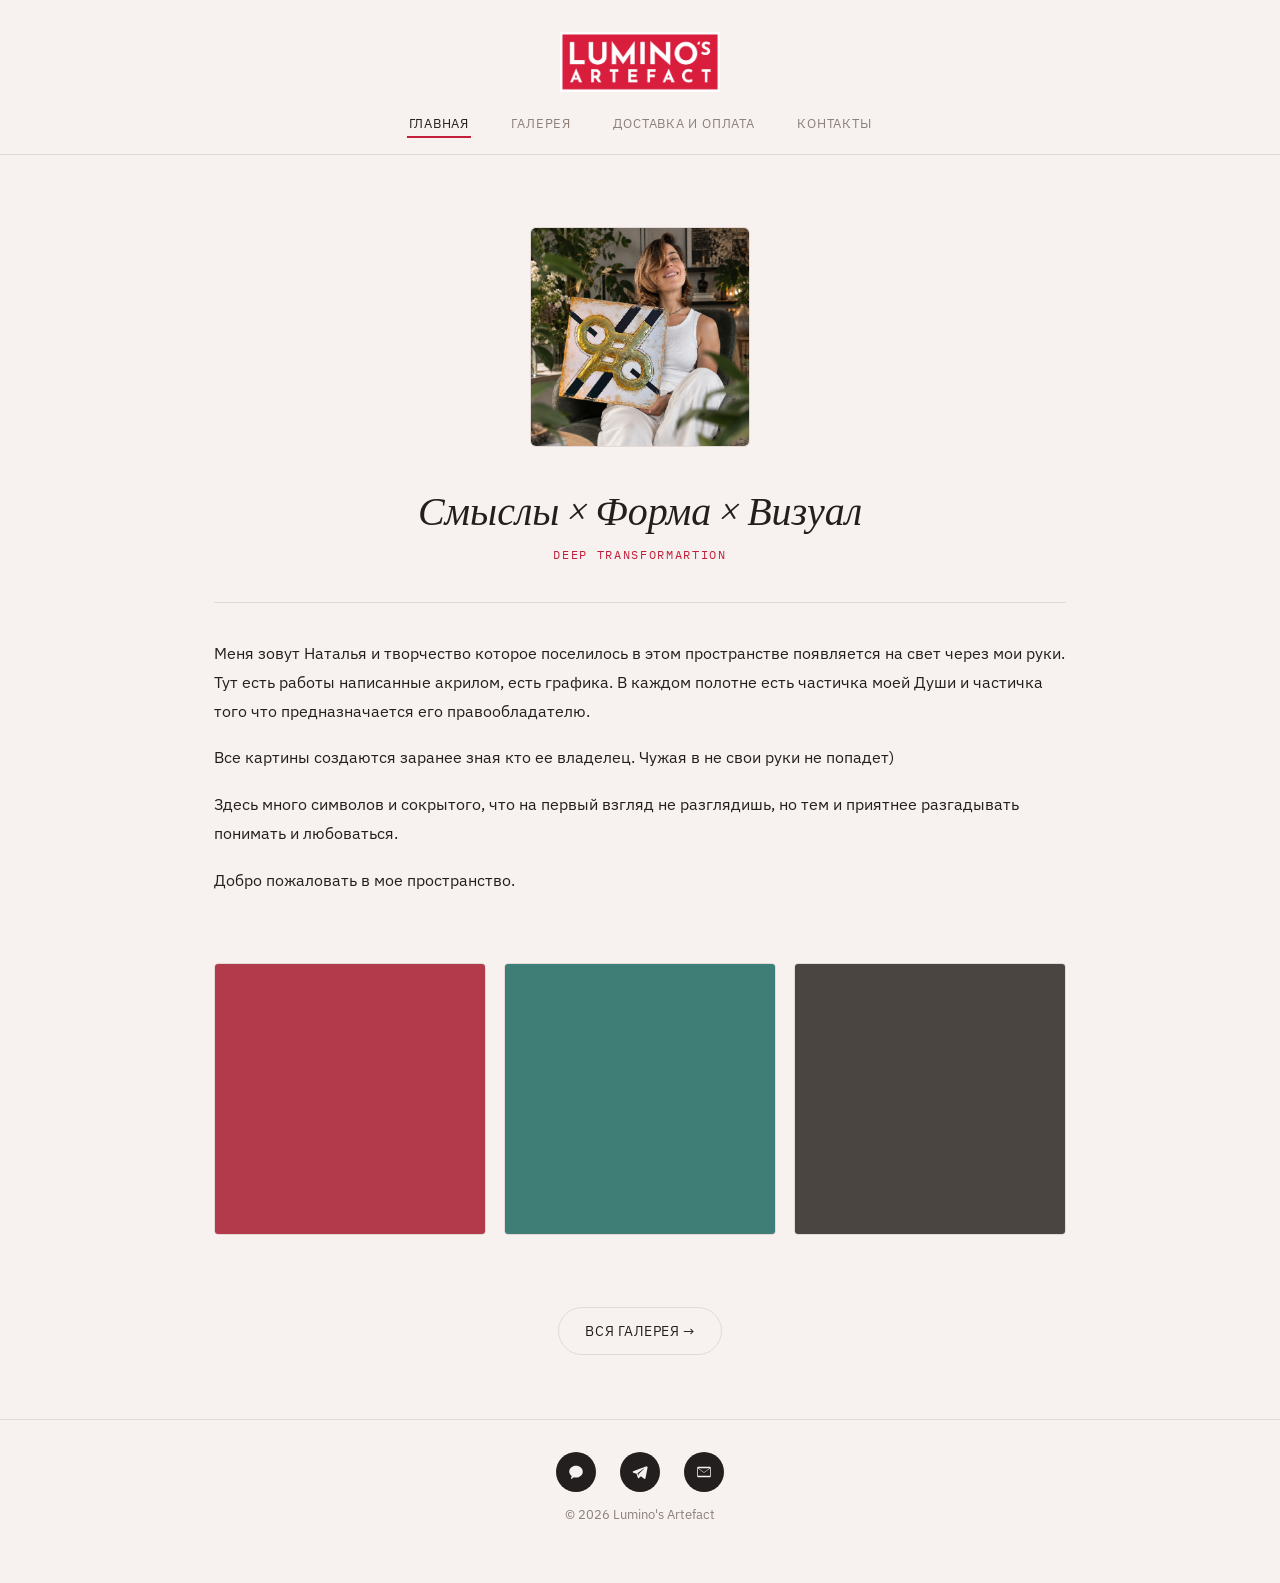
==== commit 6ea46e4f: "Use the author's own wording for the about-me text on the home page Co-Authored-By: Claude Opus 5 <n" ====
--- a/index.html
+++ b/index.html
@@ -33,10 +33,10 @@
       <p class="tagline">Deep TransformARTion</p>
 
       <div class="home-intro-text">
-        <p>Меня зовут Наталья, и творчество, которое живёт в этом пространстве, появляется на свет через мои руки. Здесь есть работы, написанные акрилом, и есть графика. В каждом полотне — частичка моей души и частичка того, что предназначено именно его будущему владельцу.</p>
-        <p>Все картины создаются заранее, зная, кому они предназначены. Чужая работа в чужие руки не попадёт.</p>
-        <p>В моих работах много символов и скрытых смыслов, которые не разглядеть с первого взгляда — тем интереснее их разгадывать, понимать и разглядывать снова.</p>
-        <p>Добро пожаловать в моё пространство.</p>
+        <p>Меня зовут Наталья и творчество которое поселилось в этом пространстве появляется на свет через мои руки. Тут есть работы написанные акрилом, есть графика. В каждом полотне есть частичка моей Души и частичка того что предназначается его правообладателю.</p>
+        <p>Все картины создаются заранее зная кто ее владелец. Чужая в не свои руки не попадет)</p>
+        <p>Здесь много символов и сокрытого, что на первый взгляд не разглядишь, но тем и приятнее разгадывать понимать и любоваться.</p>
+        <p>Добро пожаловать в мое пространство.</p>
       </div>
     </section>
 
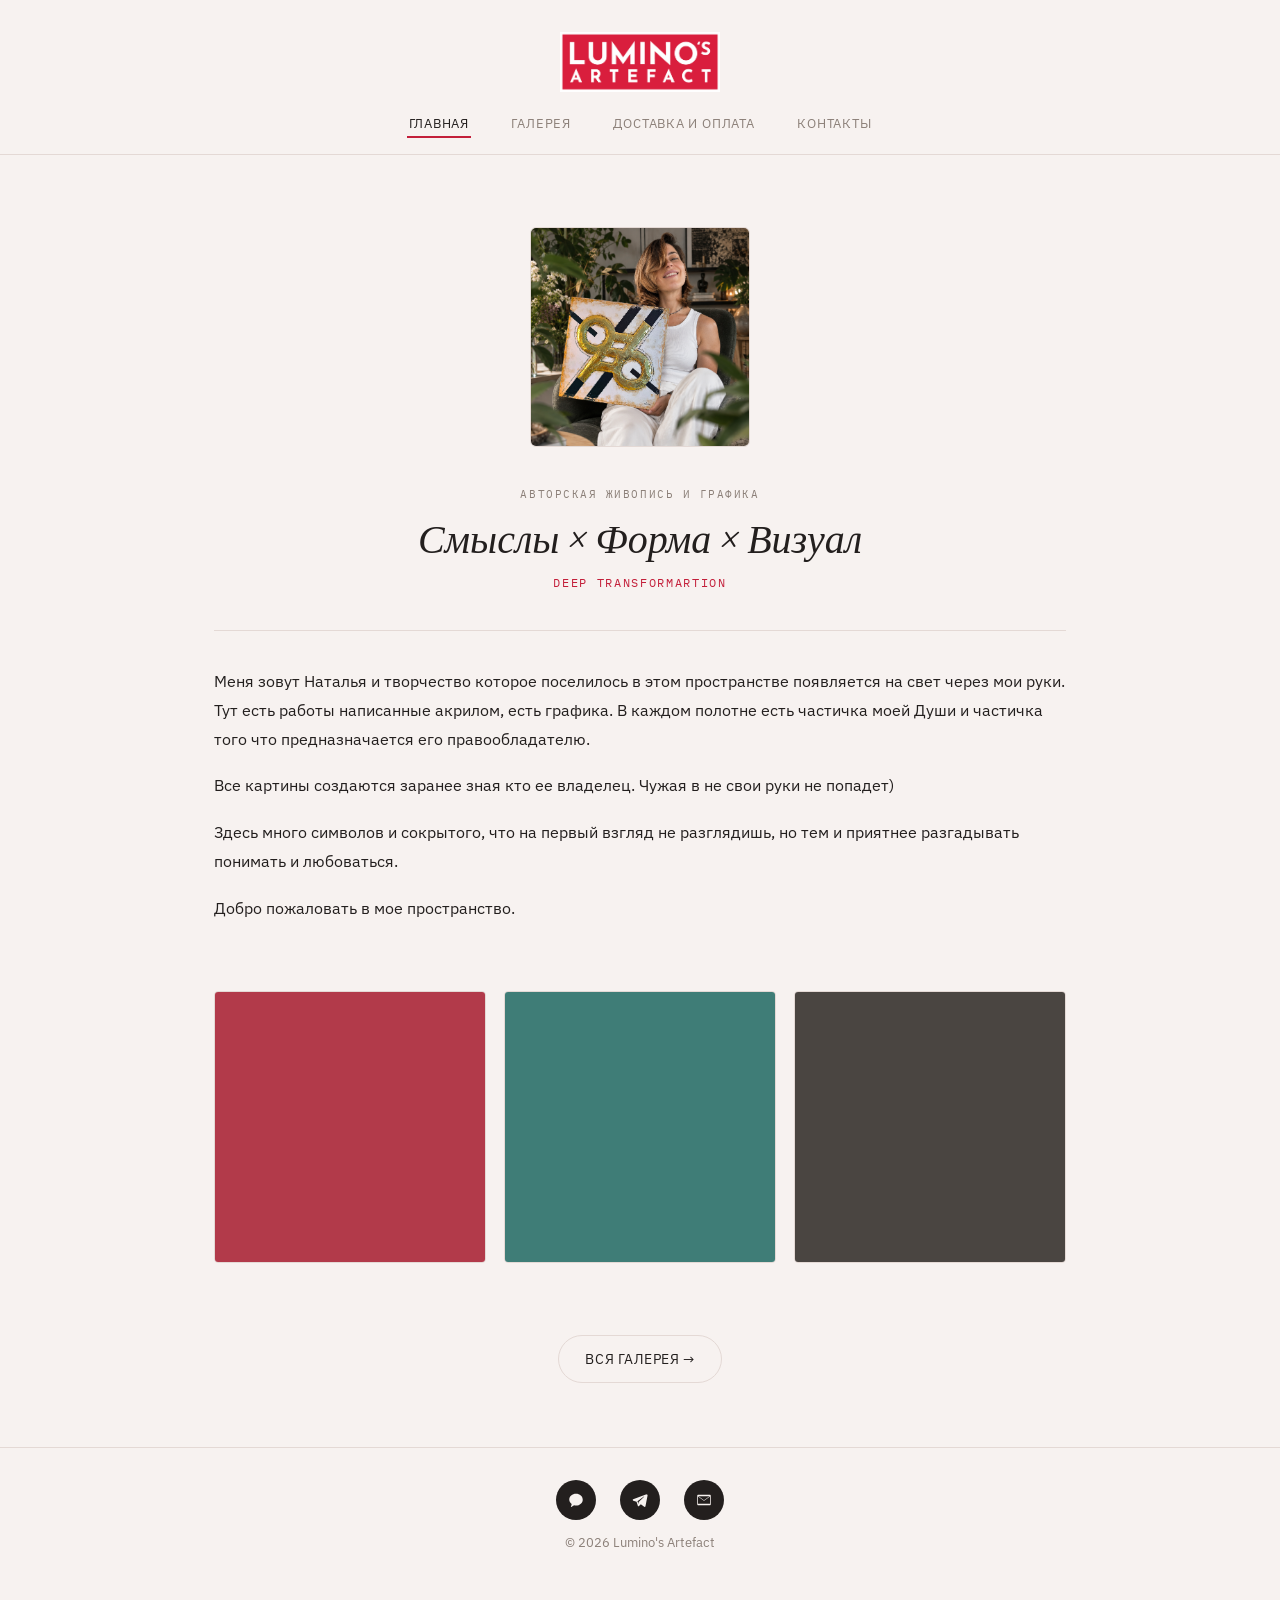
==== commit c565220b: "Add the "Авторская живопись и графика" eyebrow above the home heading Co-Authored-By: Claude Opus 5 " ====
--- a/index.html
+++ b/index.html
@@ -29,6 +29,7 @@
         <img src="images/000-1.png" alt="Наталья">
       </div>
 
+      <p class="eyebrow">Авторская живопись и графика</p>
       <h1>Смыслы × Форма × Визуал</h1>
       <p class="tagline">Deep TransformARTion</p>
 
--- a/style.css
+++ b/style.css
@@ -436,6 +436,15 @@
   height: 100%;
   object-fit: cover;
   display: block;
+}
+
+.home-intro .eyebrow {
+  font-family: 'IBM Plex Mono', monospace;
+  font-size: 11px;
+  letter-spacing: .14em;
+  text-transform: uppercase;
+  color: var(--muted);
+  margin: 0 0 14px;
 }
 
 .home-intro h1 {
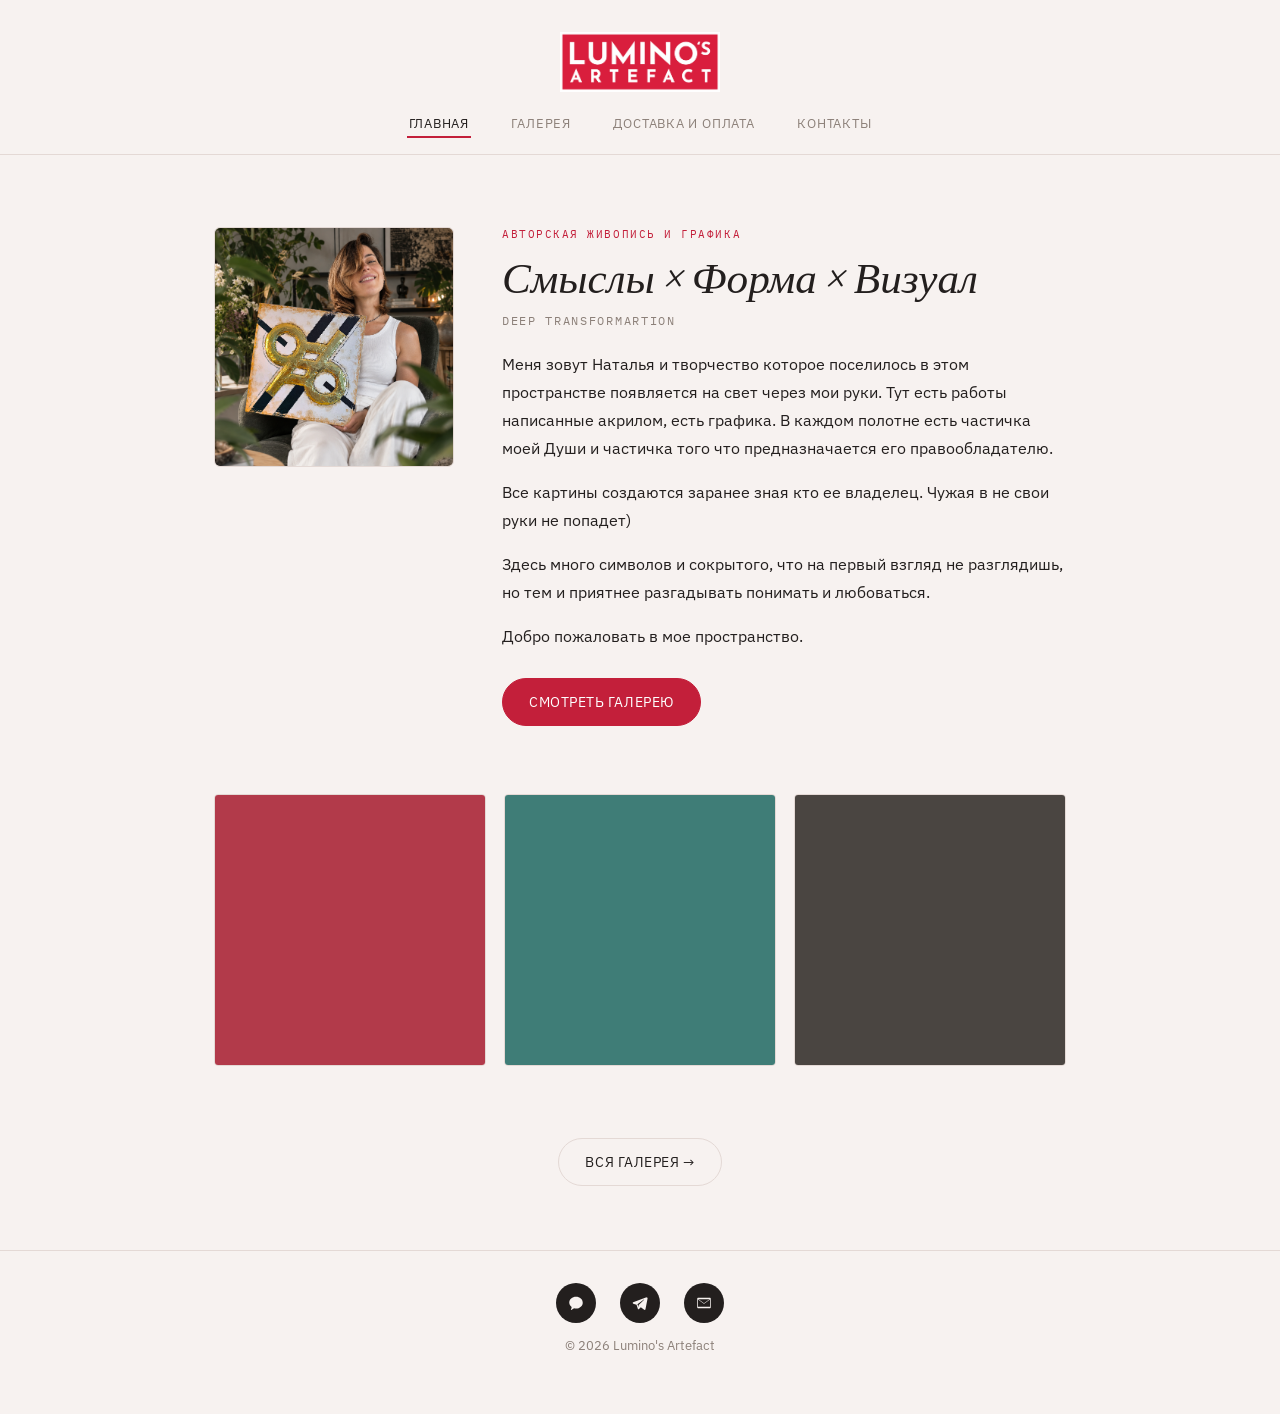
==== commit d7db61d4: "Lay out the home intro with the portrait beside the text Co-Authored-By: Claude Opus 5 <noreply@anth" ====
--- a/index.html
+++ b/index.html
@@ -29,15 +29,19 @@
         <img src="images/000-1.png" alt="Наталья">
       </div>
 
-      <p class="eyebrow">Авторская живопись и графика</p>
-      <h1>Смыслы × Форма × Визуал</h1>
-      <p class="tagline">Deep TransformARTion</p>
+      <div class="home-intro-text">
+        <p class="eyebrow">Авторская живопись и графика</p>
+        <h1>Смыслы × Форма × Визуал</h1>
+        <p class="tagline">Deep TransformARTion</p>
 
-      <div class="home-intro-text">
         <p>Меня зовут Наталья и творчество которое поселилось в этом пространстве появляется на свет через мои руки. Тут есть работы написанные акрилом, есть графика. В каждом полотне есть частичка моей Души и частичка того что предназначается его правообладателю.</p>
         <p>Все картины создаются заранее зная кто ее владелец. Чужая в не свои руки не попадет)</p>
         <p>Здесь много символов и сокрытого, что на первый взгляд не разглядишь, но тем и приятнее разгадывать понимать и любоваться.</p>
         <p>Добро пожаловать в мое пространство.</p>
+
+        <div class="hero-actions home-intro-actions">
+          <a class="primary" href="gallery.html">Смотреть галерею</a>
+        </div>
       </div>
     </section>
 
--- a/style.css
+++ b/style.css
@@ -416,16 +416,18 @@
 
 /* ---------- homepage intro (about-me merged with hero) ---------- */
 .home-intro {
+  display: flex;
+  align-items: flex-start;
+  gap: clamp(28px, 4vw, 48px);
   max-width: 900px;
   margin: 0 auto;
   padding: clamp(40px, 6vw, 72px) 24px clamp(44px, 6vw, 68px);
-  text-align: center;
 }
 
 .home-intro-portrait {
-  width: clamp(180px, 24vw, 220px);
-  height: clamp(180px, 24vw, 220px);
-  margin: 0 auto clamp(28px, 4vw, 40px);
+  width: clamp(200px, 26vw, 240px);
+  height: clamp(200px, 26vw, 240px);
+  flex-shrink: 0;
   border-radius: 6px;
   overflow: hidden;
   border: 1px solid var(--line);
@@ -438,22 +440,27 @@
   display: block;
 }
 
+.home-intro-text {
+  flex: 1;
+  min-width: 0;
+}
+
 .home-intro .eyebrow {
   font-family: 'IBM Plex Mono', monospace;
   font-size: 11px;
   letter-spacing: .14em;
   text-transform: uppercase;
-  color: var(--muted);
-  margin: 0 0 14px;
+  color: var(--accent);
+  margin: 0 0 12px;
 }
 
 .home-intro h1 {
   font-family: 'Fraunces', Georgia, serif;
   font-style: italic;
   font-weight: 500;
-  font-size: clamp(1.9rem, 4.5vw, 2.5rem);
-  line-height: 1.2;
-  margin: 0 0 12px;
+  font-size: clamp(2rem, 4.8vw, 2.7rem);
+  line-height: 1.15;
+  margin: 0 0 10px;
 }
 
 .home-intro .tagline {
@@ -461,28 +468,27 @@
   font-size: 12px;
   letter-spacing: .14em;
   text-transform: uppercase;
-  color: var(--accent);
-  margin: 0 0 clamp(28px, 4vw, 40px);
-}
-
-.home-intro-text {
-  text-align: left;
-  border-top: 1px solid var(--line);
-  padding-top: clamp(26px, 3.5vw, 36px);
-}
-
-.home-intro-text p {
+  color: var(--muted);
+  margin: 0 0 22px;
+}
+
+.home-intro-text p:not(.eyebrow):not(.tagline) {
   color: var(--ink);
   font-size: 1rem;
-  line-height: 1.8;
-  margin: 0 0 18px;
-}
-
-.home-intro-text p:last-child { margin-bottom: 0; }
-
-@media (max-width: 640px) {
-  .home-intro-text { text-align: left; }
-  .home-intro-text p { font-size: .96rem; line-height: 1.75; }
+  line-height: 1.75;
+  margin: 0 0 16px;
+}
+
+.home-intro-actions {
+  justify-content: flex-start;
+  margin-top: 28px;
+}
+
+@media (max-width: 720px) {
+  .home-intro { flex-direction: column; align-items: center; text-align: center; }
+  .home-intro-text { width: 100%; }
+  .home-intro-actions { justify-content: center; }
+  .home-intro-text p:not(.eyebrow):not(.tagline) { text-align: left; font-size: .96rem; }
 }
 
 .page-content h1 {
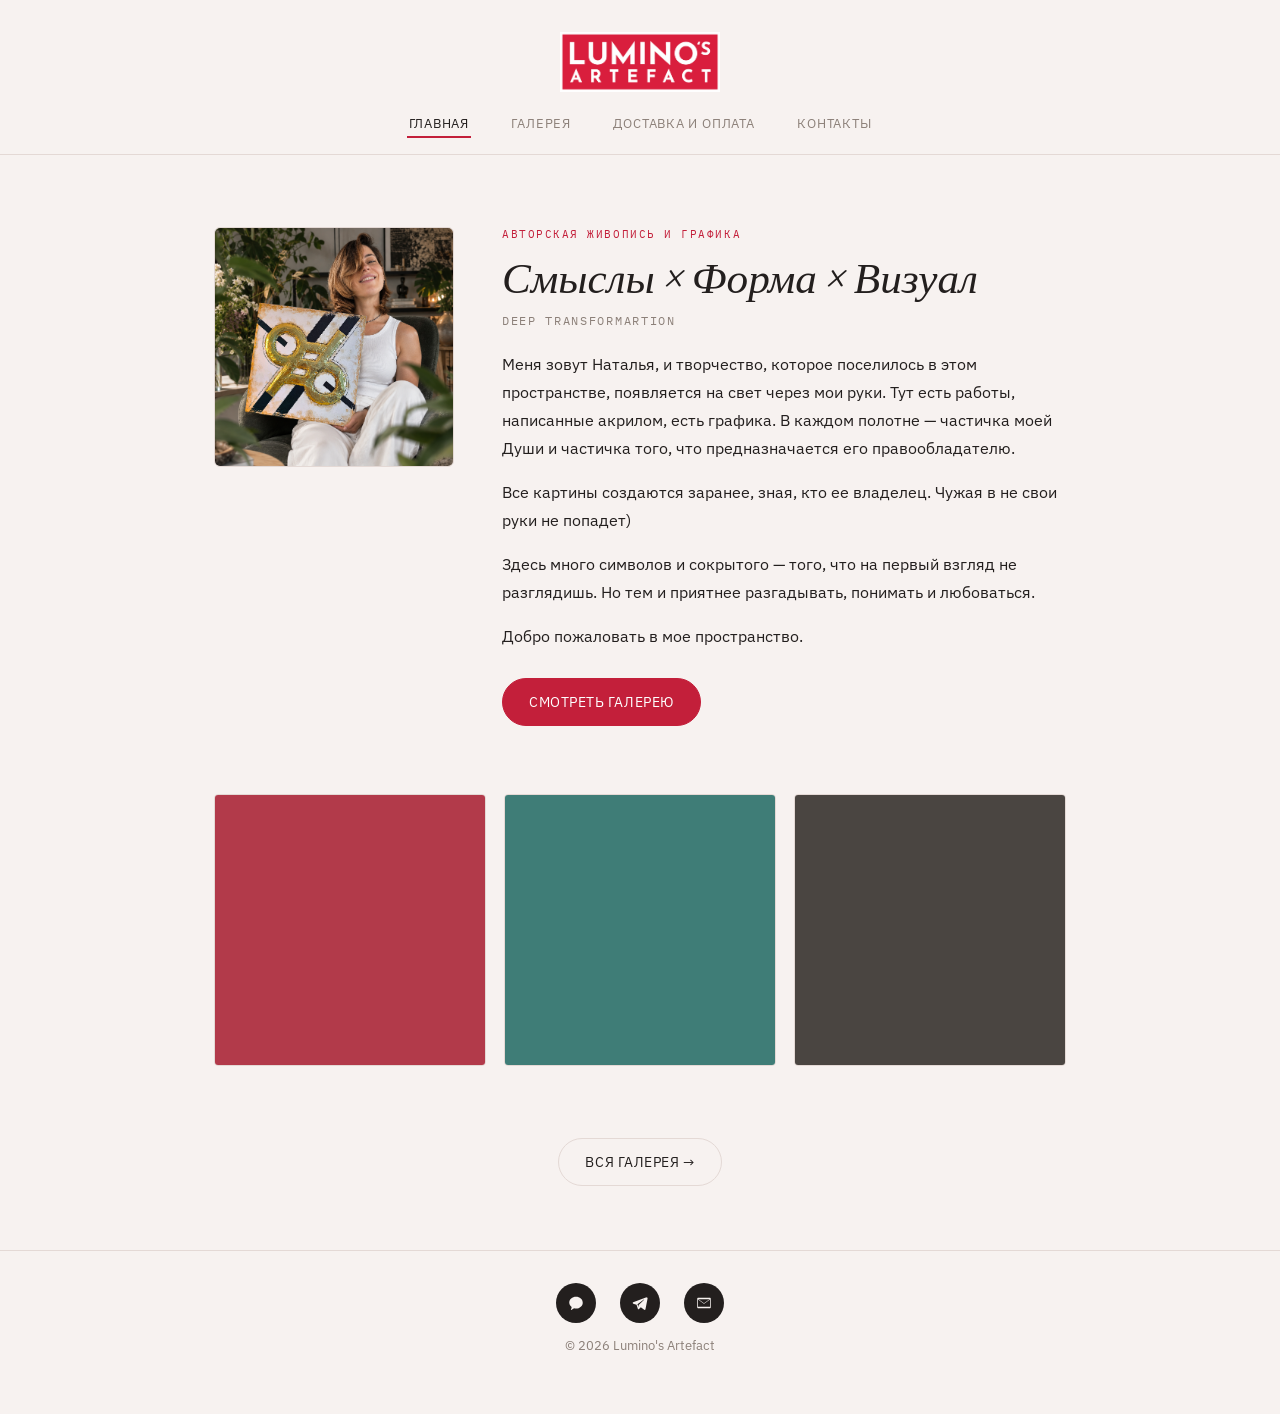
==== commit ba9ef0d0: "Tidy punctuation in the about-me text on the home page Co-Authored-By: Claude Opus 5 <noreply@anthro" ====
--- a/index.html
+++ b/index.html
@@ -34,9 +34,9 @@
         <h1>Смыслы × Форма × Визуал</h1>
         <p class="tagline">Deep TransformARTion</p>
 
-        <p>Меня зовут Наталья и творчество которое поселилось в этом пространстве появляется на свет через мои руки. Тут есть работы написанные акрилом, есть графика. В каждом полотне есть частичка моей Души и частичка того что предназначается его правообладателю.</p>
-        <p>Все картины создаются заранее зная кто ее владелец. Чужая в не свои руки не попадет)</p>
-        <p>Здесь много символов и сокрытого, что на первый взгляд не разглядишь, но тем и приятнее разгадывать понимать и любоваться.</p>
+        <p>Меня зовут Наталья, и творчество, которое поселилось в этом пространстве, появляется на свет через мои руки. Тут есть работы, написанные акрилом, есть графика. В каждом полотне — частичка моей Души и частичка того, что предназначается его правообладателю.</p>
+        <p>Все картины создаются заранее, зная, кто ее владелец. Чужая в не свои руки не попадет)</p>
+        <p>Здесь много символов и сокрытого — того, что на первый взгляд не разглядишь. Но тем и приятнее разгадывать, понимать и любоваться.</p>
         <p>Добро пожаловать в мое пространство.</p>
 
         <div class="hero-actions home-intro-actions">
